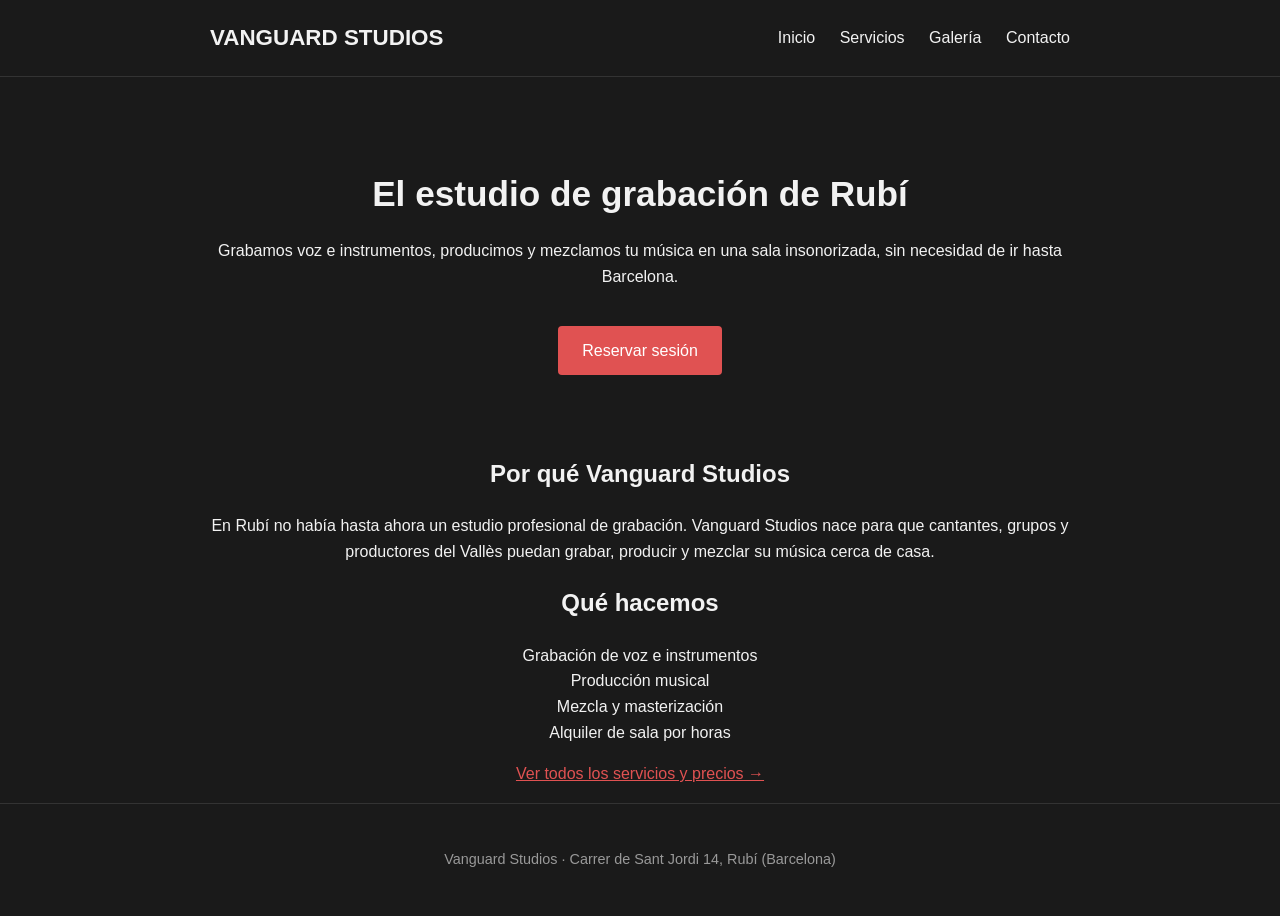
==== index.html @ 14a69e19 "Commit 1 (Finish)" ====
<!doctype html>
<html lang="es">
<head>
  <meta charset="UTF-8">
  <meta name="viewport" content="width=device-width, initial-scale=1">
  <title>Vanguard Studios | Estudio de grabación en Rubí</title>
  <meta name="description" content="Vanguard Studios es el estudio de grabación y producción musical de Rubí. Grabación de voz e instrumentos, mezcla, masterización y alquiler de sala.">
  <link rel="stylesheet" href="style.css">
</head>
<body>

  <header>
    <div class="contenedor">
      <a class="logo" href="index.html">VANGUARD STUDIOS</a>
      <nav>
        <a href="index.html">Inicio</a>
        <a href="servicios.html">Servicios</a>
        <a href="galeria.html">Galería</a>
        <a href="contacto.html">Contacto</a>
      </nav>
    </div>
  </header>

  <section class="hero">
    <div class="contenedor">
      <h1>El estudio de grabación de Rubí</h1>
      <p>Grabamos voz e instrumentos, producimos y mezclamos tu música en una sala insonorizada, sin necesidad de ir hasta Barcelona.</p>
      <a class="boton" href="contacto.html">Reservar sesión</a>
    </div>
  </section>

  <section>
    <div class="contenedor">
      <h2>Por qué Vanguard Studios</h2>
      <p>En Rubí no había hasta ahora un estudio profesional de grabación. Vanguard Studios nace para que cantantes, grupos y productores del Vallès puedan grabar, producir y mezclar su música cerca de casa.</p>
    </div>
  </section>

  <section>
    <div class="contenedor">
      <h2>Qué hacemos</h2>
      <ul class="lista-simple">
        <li>Grabación de voz e instrumentos</li>
        <li>Producción musical</li>
        <li>Mezcla y masterización</li>
        <li>Alquiler de sala por horas</li>
      </ul>
      <p><a href="servicios.html">Ver todos los servicios y precios →</a></p>
    </div>
  </section>

  <footer>
    <div class="contenedor">
      <p>Vanguard Studios · Carrer de Sant Jordi 14, Rubí (Barcelona)</p>
    </div>
  </footer>

</body>
</html>
---- style.css ----
:root {
  --color-fondo: #1a1a1a;
  --color-texto: #f2f2f2;
  --color-acento: #e05252;
  --color-borde: #333;
}

html {
  overflow-y: scroll;
}

* {
  box-sizing: border-box;
}

body {
  margin: 0;
  font-family: Arial, Helvetica, sans-serif;
  background: var(--color-fondo);
  color: var(--color-texto);
  line-height: 1.6;
}

a {
  color: var(--color-acento);
}

.contenedor {
  max-width: 900px;
  margin: 0 auto;
  padding: 0 20px;
  text-align: center;
}

section {
  text-align: center;
}

header {
  border-bottom: 1px solid var(--color-borde);
  padding: 20px 0;
}

header .contenedor {
  display: flex;
  justify-content: space-between;
  align-items: center;
  flex-wrap: wrap;
}

.logo {
  font-size: 1.4em;
  font-weight: bold;
  text-decoration: none;
  color: var(--color-texto);
}

nav a {
  margin-left: 20px;
  text-decoration: none;
  color: var(--color-texto);
}

nav a:hover {
  color: var(--color-acento);
}

.hero {
  padding: 60px 0;
  text-align: center;
}

.hero-compacto {
  padding-bottom: 0;
}

.hero h1 {
  font-size: 2.2em;
  margin-bottom: 10px;
}

.subtitulo-precios {
  color: #a0a0a0;
}

.lista-simple {
  list-style: none;
  padding: 0;
}

.boton {
  display: inline-block;
  background: var(--color-acento);
  color: #fff;
  padding: 12px 24px;
  margin-top: 20px;
  text-decoration: none;
  border-radius: 4px;
}

.servicios-lista {
  padding-top: 0;
}

.servicio {
  padding: 20px 0;
  border-bottom: 1px solid var(--color-borde);
}

.servicio h3 {
  margin-bottom: 5px;
}

.precio {
  color: var(--color-acento);
  font-weight: bold;
}

.foto-servicio {
  width: 105%;
  max-width: 500px;
  height: 300px;
  object-fit: cover;
  border-radius: 4px;
  margin-top: 20px;
}

.galeria-lista {
  padding-bottom: 60px;
}

.galeria-grid {
  display: grid;
  grid-template-columns: repeat(2, 1fr);
  gap: 15px;
}

.galeria-grid img {
  width: 100%;
  height: 320px;
  object-fit: cover;
  border-radius: 6px;
  border: 1px solid var(--color-borde);
}

@media (max-width: 700px) {
  .galeria-grid {
    grid-template-columns: 1fr;
  }
}

form {
  display: flex;
  flex-direction: column;
  max-width: 500px;
  margin: 0 auto;
}

form label {
  margin-top: 10px;
  font-size: 0.9em;
}

form input,
form textarea {
  padding: 10px;
  margin-top: 5px;
  background: #222;
  border: 1px solid var(--color-borde);
  color: var(--color-texto);
  border-radius: 4px;
  font-family: inherit;
}

footer {
  border-top: 1px solid var(--color-borde);
  padding: 30px 0;
  text-align: center;
  font-size: 0.9em;
  color: #999;
}
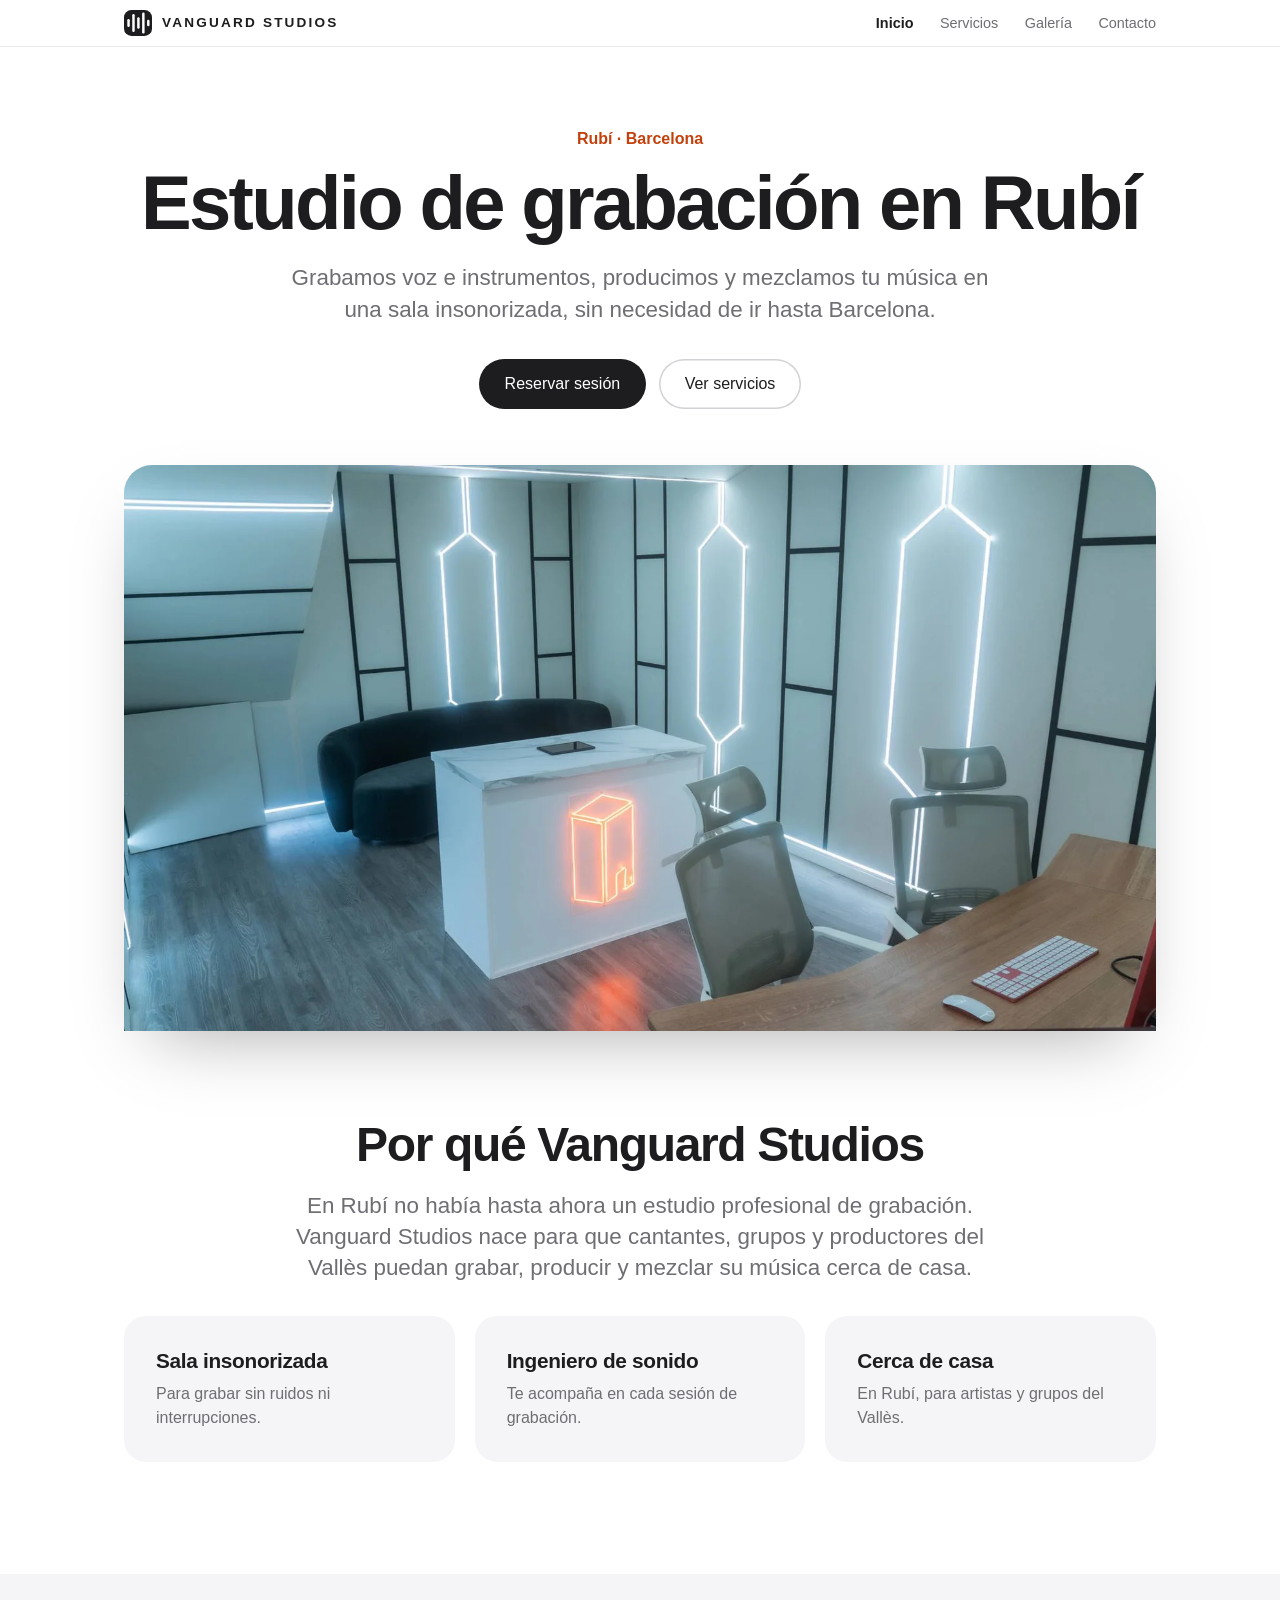
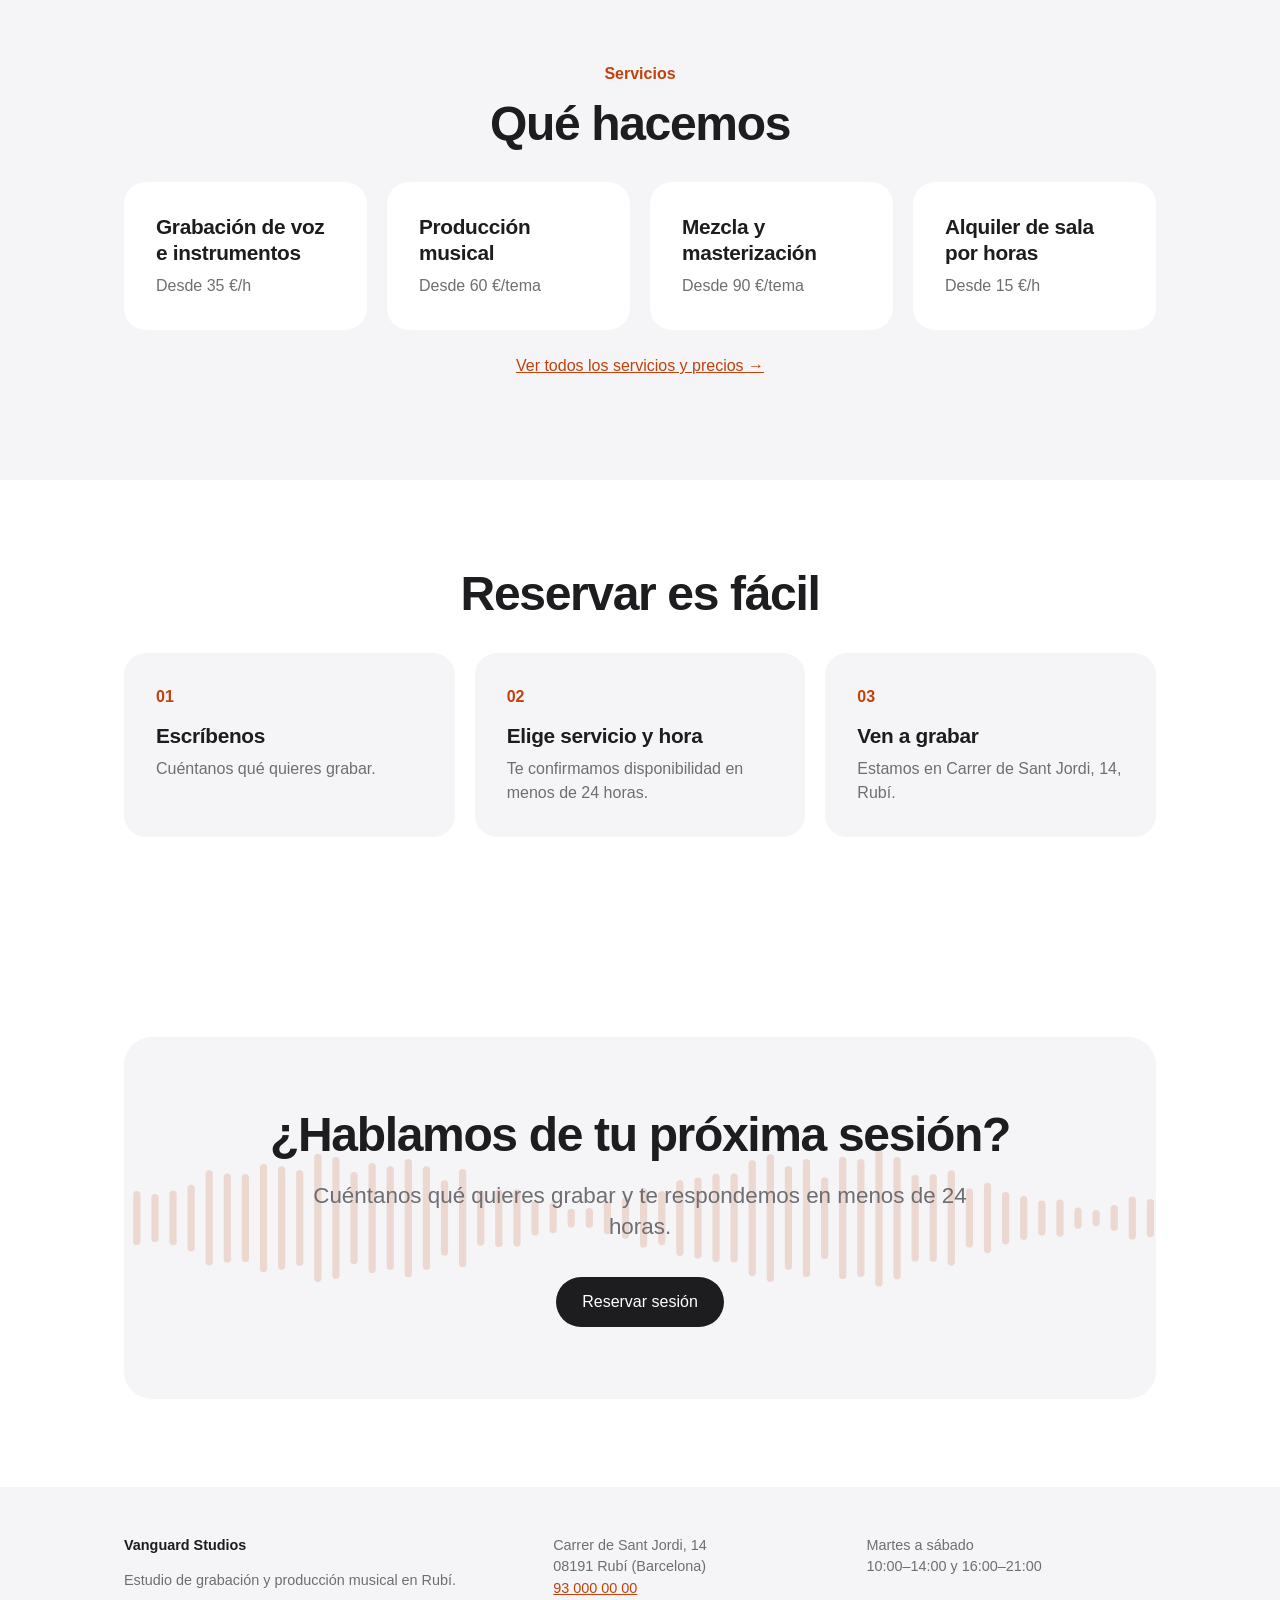
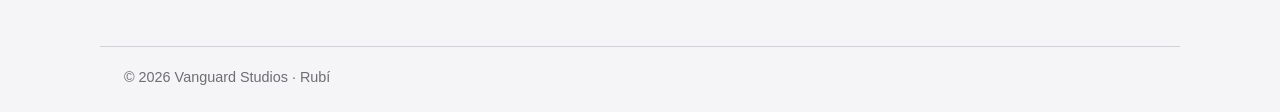
==== commit 55d1bbe3: "Commit 3 (Rediseño y mejora)" ====
--- a/index.html
+++ b/index.html
@@ -5,55 +5,102 @@
   <meta name="viewport" content="width=device-width, initial-scale=1">
   <title>Vanguard Studios | Estudio de grabación en Rubí</title>
   <meta name="description" content="Vanguard Studios es el estudio de grabación y producción musical de Rubí. Grabación de voz e instrumentos, mezcla, masterización y alquiler de sala.">
+  <link rel="canonical" href="https://xikeereee.github.io/">
+  <meta property="og:type" content="website">
+  <meta property="og:locale" content="es_ES">
+  <meta property="og:site_name" content="Vanguard Studios">
+  <meta property="og:title" content="Vanguard Studios | Estudio de grabación en Rubí">
+  <meta property="og:description" content="Vanguard Studios es el estudio de grabación y producción musical de Rubí. Grabación de voz e instrumentos, mezcla, masterización y alquiler de sala.">
+  <meta property="og:image" content="https://xikeereee.github.io/STUFF/instalaciones-estudio-korner-1.jpg">
+  <link rel="icon" href="img/favicon.svg" type="image/svg+xml">
   <link rel="stylesheet" href="style.css">
+  <script type="application/ld+json">
+  {"@context":"https://schema.org","@type":"LocalBusiness","name":"Vanguard Studios","description":"Estudio de grabación y producción musical en Rubí: grabación de voz e instrumentos, mezcla, masterización y alquiler de sala.","url":"https://xikeereee.github.io/","image":"https://xikeereee.github.io/STUFF/instalaciones-estudio-korner-1.jpg","telephone":"+34930000000","address":{"@type":"PostalAddress","streetAddress":"Carrer de Sant Jordi, 14","postalCode":"08191","addressLocality":"Rubí","addressRegion":"Barcelona","addressCountry":"ES"},"openingHoursSpecification":[{"@type":"OpeningHoursSpecification","dayOfWeek":["Tuesday","Wednesday","Thursday","Friday","Saturday"],"opens":"10:00","closes":"14:00"},{"@type":"OpeningHoursSpecification","dayOfWeek":["Tuesday","Wednesday","Thursday","Friday","Saturday"],"opens":"16:00","closes":"21:00"}]}
+  </script>
 </head>
 <body>
-
+  <a class="salto" href="#contenido">Saltar al contenido</a>
   <header>
     <div class="contenedor">
-      <a class="logo" href="index.html">VANGUARD STUDIOS</a>
-      <nav>
-        <a href="index.html">Inicio</a>
+      <a class="logo" href="index.html"><img src="img/logo.svg" width="28" height="26" alt="">VANGUARD STUDIOS</a>
+      <nav aria-label="Principal">
+        <a href="index.html" aria-current="page">Inicio</a>
         <a href="servicios.html">Servicios</a>
         <a href="galeria.html">Galería</a>
         <a href="contacto.html">Contacto</a>
       </nav>
     </div>
   </header>
+  <main id="contenido">
+    <section class="hero">
+      <div class="contenedor">
+        <p class="eyebrow">Rubí · Barcelona</p>
+        <h1>Estudio de grabación en Rubí</h1>
+        <p class="lead">Grabamos voz e instrumentos, producimos y mezclamos tu música en una sala insonorizada, sin necesidad de ir hasta Barcelona.</p>
+        <p><a class="boton" href="contacto.html">Reservar sesión</a> <a class="boton claro" href="servicios.html">Ver servicios</a></p>
+        <div class="hero-img"><img src="STUFF/instalaciones-estudio-korner-1.jpg" width="1600" height="877" fetchpriority="high" alt="Recepción de Vanguard Studios, estudio de grabación en Rubí, con paneles de luz LED y sofá"></div>
+      </div>
+    </section>
 
-  <section class="hero">
-    <div class="contenedor">
-      <h1>El estudio de grabación de Rubí</h1>
-      <p>Grabamos voz e instrumentos, producimos y mezclamos tu música en una sala insonorizada, sin necesidad de ir hasta Barcelona.</p>
-      <a class="boton" href="contacto.html">Reservar sesión</a>
+    <section>
+      <div class="contenedor centro">
+        <h2>Por qué Vanguard Studios</h2>
+        <p class="lead">En Rubí no había hasta ahora un estudio profesional de grabación. Vanguard Studios nace para que cantantes, grupos y productores del Vallès puedan grabar, producir y mezclar su música cerca de casa.</p>
+        <div class="grid">
+          <div class="card"><h3>Sala insonorizada</h3><p>Para grabar sin ruidos ni interrupciones.</p></div>
+          <div class="card"><h3>Ingeniero de sonido</h3><p>Te acompaña en cada sesión de grabación.</p></div>
+          <div class="card"><h3>Cerca de casa</h3><p>En Rubí, para artistas y grupos del Vallès.</p></div>
+        </div>
+      </div>
+    </section>
+
+    <section class="gris">
+      <div class="contenedor centro">
+        <p class="eyebrow">Servicios</p>
+        <h2>Qué hacemos</h2>
+        <div class="grid grid-4">
+          <a class="card enlace" href="servicios.html"><h3>Grabación de voz e instrumentos</h3><p>Desde 35 €/h</p></a>
+          <a class="card enlace" href="servicios.html"><h3>Producción musical</h3><p>Desde 60 €/tema</p></a>
+          <a class="card enlace" href="servicios.html"><h3>Mezcla y masterización</h3><p>Desde 90 €/tema</p></a>
+          <a class="card enlace" href="servicios.html"><h3>Alquiler de sala por horas</h3><p>Desde 15 €/h</p></a>
+        </div>
+        <p><a href="servicios.html">Ver todos los servicios y precios →</a></p>
+      </div>
+    </section>
+
+    <section>
+      <div class="contenedor centro">
+        <h2>Reservar es fácil</h2>
+        <div class="grid">
+          <div class="card"><p class="num">01</p><h3>Escríbenos</h3><p>Cuéntanos qué quieres grabar.</p></div>
+          <div class="card"><p class="num">02</p><h3>Elige servicio y hora</h3><p>Te confirmamos disponibilidad en menos de 24 horas.</p></div>
+          <div class="card"><p class="num">03</p><h3>Ven a grabar</h3><p>Estamos en Carrer de Sant Jordi, 14, Rubí.</p></div>
+        </div>
+      </div>
+    </section>
+    <section>
+      <div class="contenedor">
+        <div class="cta">
+          <h2>¿Hablamos de tu próxima sesión?</h2>
+          <p class="lead">Cuéntanos qué quieres grabar y te respondemos en menos de 24 horas.</p>
+          <a class="boton" href="contacto.html">Reservar sesión</a>
+        </div>
+      </div>
+    </section>
+  </main>
+  <footer>
+    <div class="contenedor pie">
+      <div>
+        <p class="pie-titulo">Vanguard Studios</p>
+        <p>Estudio de grabación y producción musical en Rubí.</p>
+      </div>
+      <address>
+        Carrer de Sant Jordi, 14<br>08191 Rubí (Barcelona)<br>
+        <a href="tel:+34930000000">93 000 00 00</a>
+      </address>
+      <p>Martes a sábado<br>10:00–14:00 y 16:00–21:00</p>
     </div>
-  </section>
-
-  <section>
-    <div class="contenedor">
-      <h2>Por qué Vanguard Studios</h2>
-      <p>En Rubí no había hasta ahora un estudio profesional de grabación. Vanguard Studios nace para que cantantes, grupos y productores del Vallès puedan grabar, producir y mezclar su música cerca de casa.</p>
-    </div>
-  </section>
-
-  <section>
-    <div class="contenedor">
-      <h2>Qué hacemos</h2>
-      <ul class="lista-simple">
-        <li>Grabación de voz e instrumentos</li>
-        <li>Producción musical</li>
-        <li>Mezcla y masterización</li>
-        <li>Alquiler de sala por horas</li>
-      </ul>
-      <p><a href="servicios.html">Ver todos los servicios y precios →</a></p>
-    </div>
-  </section>
-
-  <footer>
-    <div class="contenedor">
-      <p>Vanguard Studios · Carrer de Sant Jordi 14, Rubí (Barcelona)</p>
-    </div>
+    <p class="copy">© 2026 Vanguard Studios · Rubí</p>
   </footer>
-
 </body>
 </html>
--- a/style.css
+++ b/style.css
@@ -1,181 +1,143 @@
 :root {
-  --color-fondo: #1a1a1a;
-  --color-texto: #f2f2f2;
-  --color-acento: #e05252;
-  --color-borde: #333;
+  --fondo: #ffffff;
+  --texto: #1d1d1f;
+  --suave: #6e6e73;
+  --gris: #f5f5f7;
+  --borde: #d2d2d7;
+  --acento: #c2410c;
+  --radio: 22px;
 }
 
-html {
-  overflow-y: scroll;
-}
+* { box-sizing: border-box; }
 
-* {
-  box-sizing: border-box;
-}
+html { overflow-y: scroll; }
 
 body {
   margin: 0;
-  font-family: Arial, Helvetica, sans-serif;
-  background: var(--color-fondo);
-  color: var(--color-texto);
-  line-height: 1.6;
+  font-family: -apple-system, BlinkMacSystemFont, "SF Pro Display", "Segoe UI", Roboto, Helvetica, Arial, sans-serif;
+  background: var(--fondo);
+  color: var(--texto);
+  line-height: 1.5;
+  -webkit-font-smoothing: antialiased;
 }
 
-a {
-  color: var(--color-acento);
+img { display: block; max-width: 100%; height: auto; }
+a { color: var(--acento); }
+a:focus-visible, button:focus-visible, input:focus-visible, select:focus-visible, textarea:focus-visible {
+  outline: 3px solid var(--acento);
+  outline-offset: 3px;
 }
 
-.contenedor {
-  max-width: 900px;
-  margin: 0 auto;
-  padding: 0 20px;
-  text-align: center;
+.contenedor { max-width: 1080px; margin: 0 auto; padding: 0 24px; }
+.centro { text-align: center; }
+
+.salto { position: absolute; left: -999px; top: 0; }
+.salto:focus { left: 16px; top: 16px; z-index: 30; background: var(--texto); color: #fff; padding: 10px 18px; border-radius: 99px; }
+
+/* Cabecera */
+header {
+  position: sticky; top: 0; z-index: 20;
+  background: rgba(255, 255, 255, 0.82);
+  -webkit-backdrop-filter: saturate(180%) blur(20px);
+  backdrop-filter: saturate(180%) blur(20px);
+  border-bottom: 1px solid rgba(0, 0, 0, 0.08);
+}
+header .contenedor {
+  display: flex; justify-content: space-between; align-items: center;
+  flex-wrap: wrap; gap: 6px 24px; padding-top: 10px; padding-bottom: 10px;
+}
+.logo {
+  display: flex; align-items: center; gap: 10px;
+  font-size: 0.85rem; font-weight: 600; letter-spacing: 0.16em;
+  color: var(--texto); text-decoration: none;
+}
+nav a { margin-left: 22px; font-size: 0.9rem; color: var(--suave); text-decoration: none; }
+nav a:hover { color: var(--texto); }
+nav a[aria-current] { color: var(--texto); font-weight: 600; }
+
+/* Tipografía */
+h1 { font-size: clamp(2.5rem, 7vw, 4.75rem); line-height: 1.04; letter-spacing: -0.035em; font-weight: 700; margin: 0 0 20px; }
+h2 { font-size: clamp(1.9rem, 4.5vw, 3rem); line-height: 1.1; letter-spacing: -0.028em; font-weight: 700; margin: 0 0 18px; }
+h3, .h3 { font-size: 1.3rem; line-height: 1.25; letter-spacing: -0.015em; font-weight: 600; margin: 0 0 8px; }
+p { margin: 0 0 14px; }
+.eyebrow { color: var(--acento); font-weight: 600; font-size: 1rem; margin-bottom: 12px; }
+.lead { font-size: clamp(1.1rem, 2.2vw, 1.4rem); line-height: 1.4; color: var(--suave); max-width: 700px; margin: 0 auto 28px; }
+
+/* Secciones */
+section { padding: 88px 0; }
+.sin-arriba { padding-top: 0; }
+.gris { background: var(--gris); }
+.hero { padding: 80px 0 56px; text-align: center; }
+.hero:has(.hero-img) { padding-bottom: 0; }
+
+.boton {
+  display: inline-block; margin: 6px 4px 0; padding: 13px 26px;
+  background: var(--texto); color: #fff; border: 0; border-radius: 99px;
+  font: inherit; font-weight: 500; text-decoration: none; cursor: pointer;
+}
+.boton:hover { background: #000; }
+.boton.claro { background: transparent; color: var(--texto); box-shadow: inset 0 0 0 1.5px var(--borde); }
+.boton.claro:hover { box-shadow: inset 0 0 0 1.5px var(--texto); }
+
+.hero-img { margin-top: 56px; border-radius: 28px 28px 0 0; overflow: hidden; box-shadow: 0 30px 70px -30px rgba(0, 0, 0, 0.35); }
+.hero-img img { width: 100%; }
+
+/* Tarjetas */
+.grid { display: grid; gap: 20px; grid-template-columns: repeat(auto-fit, minmax(230px, 1fr)); margin: 32px 0 24px; }
+.grid-2 { grid-template-columns: repeat(2, 1fr); margin-top: 0; }
+.card { background: var(--gris); border-radius: var(--radio); padding: 32px; text-align: left; }
+.gris .card { background: #fff; }
+.card p:last-child { margin-bottom: 0; }
+.card p { color: var(--suave); }
+.enlace { color: var(--texto); text-decoration: none; }
+.enlace:hover { box-shadow: inset 0 0 0 1.5px var(--texto); }
+.num { color: var(--acento) !important; font-weight: 600; }
+.precio { color: var(--acento) !important; font-weight: 600; font-size: 1.15rem; margin-top: 18px; }
+
+/* Preguntas frecuentes */
+.faq { max-width: 760px; margin: 32px auto 0; }
+.faq h3 { margin-top: 28px; }
+.faq p { color: var(--suave); }
+
+/* Llamada a la acción */
+.cta {
+  text-align: center; padding: 72px 24px; border-radius: 28px;
+  background: var(--gris) url("img/onda.svg") center / cover no-repeat;
 }
 
-section {
-  text-align: center;
+/* Galería */
+.galeria-grid { display: grid; grid-template-columns: repeat(3, 1fr); grid-auto-rows: 380px; gap: 16px; }
+.galeria-grid figure { position: relative; margin: 0; overflow: hidden; border-radius: var(--radio); background: var(--gris); }
+.galeria-grid .ancha { grid-column: span 2; }
+.galeria-grid img { width: 100%; height: 100%; object-fit: cover; }
+figcaption {
+  position: absolute; left: 14px; bottom: 14px; padding: 6px 14px; border-radius: 99px;
+  background: rgba(255, 255, 255, 0.85); font-size: 0.85rem; font-weight: 500;
+  -webkit-backdrop-filter: blur(12px); backdrop-filter: blur(12px);
 }
 
-header {
-  border-bottom: 1px solid var(--color-borde);
-  padding: 20px 0;
+/* Contacto */
+.contacto-grid { display: grid; grid-template-columns: 1.2fr 1fr; gap: 20px; align-items: start; }
+form label { display: block; margin: 18px 0 6px; font-size: 0.9rem; font-weight: 500; }
+form input, form select, form textarea {
+  width: 100%; padding: 14px 16px; background: #fff; color: var(--texto);
+  border: 1px solid var(--borde); border-radius: 14px; font: inherit;
 }
+form .boton { margin: 24px 0 0; }
+address { font-style: normal; margin-bottom: 14px; }
 
-header .contenedor {
-  display: flex;
-  justify-content: space-between;
-  align-items: center;
-  flex-wrap: wrap;
+/* Pie */
+footer { background: var(--gris); padding: 48px 0 24px; font-size: 0.9rem; color: var(--suave); }
+.pie { display: grid; grid-template-columns: 1.4fr 1fr 1fr; gap: 24px; }
+.pie-titulo { color: var(--texto); font-weight: 600; }
+.copy { max-width: 1080px; margin: 32px auto 0; padding: 20px 24px 0; border-top: 1px solid var(--borde); }
+
+@media (max-width: 760px) {
+  section { padding: 56px 0; }
+  .hero { padding: 48px 0 40px; }
+  nav a:first-child { margin-left: 0; }
+  .grid-2, .contacto-grid, .pie { grid-template-columns: 1fr; }
+  .galeria-grid { grid-template-columns: 1fr; grid-auto-rows: 260px; }
+  .galeria-grid .ancha { grid-column: auto; }
+  .card { padding: 24px; }
 }
-
-.logo {
-  font-size: 1.4em;
-  font-weight: bold;
-  text-decoration: none;
-  color: var(--color-texto);
-}
-
-nav a {
-  margin-left: 20px;
-  text-decoration: none;
-  color: var(--color-texto);
-}
-
-nav a:hover {
-  color: var(--color-acento);
-}
-
-.hero {
-  padding: 60px 0;
-  text-align: center;
-}
-
-.hero-compacto {
-  padding-bottom: 0;
-}
-
-.hero h1 {
-  font-size: 2.2em;
-  margin-bottom: 10px;
-}
-
-.subtitulo-precios {
-  color: #a0a0a0;
-}
-
-.lista-simple {
-  list-style: none;
-  padding: 0;
-}
-
-.boton {
-  display: inline-block;
-  background: var(--color-acento);
-  color: #fff;
-  padding: 12px 24px;
-  margin-top: 20px;
-  text-decoration: none;
-  border-radius: 4px;
-}
-
-.servicios-lista {
-  padding-top: 0;
-}
-
-.servicio {
-  padding: 20px 0;
-  border-bottom: 1px solid var(--color-borde);
-}
-
-.servicio h3 {
-  margin-bottom: 5px;
-}
-
-.precio {
-  color: var(--color-acento);
-  font-weight: bold;
-}
-
-.foto-servicio {
-  width: 105%;
-  max-width: 500px;
-  height: 300px;
-  object-fit: cover;
-  border-radius: 4px;
-  margin-top: 20px;
-}
-
-.galeria-lista {
-  padding-bottom: 60px;
-}
-
-.galeria-grid {
-  display: grid;
-  grid-template-columns: repeat(2, 1fr);
-  gap: 15px;
-}
-
-.galeria-grid img {
-  width: 100%;
-  height: 320px;
-  object-fit: cover;
-  border-radius: 6px;
-  border: 1px solid var(--color-borde);
-}
-
-@media (max-width: 700px) {
-  .galeria-grid {
-    grid-template-columns: 1fr;
-  }
-}
-
-form {
-  display: flex;
-  flex-direction: column;
-  max-width: 500px;
-  margin: 0 auto;
-}
-
-form label {
-  margin-top: 10px;
-  font-size: 0.9em;
-}
-
-form input,
-form textarea {
-  padding: 10px;
-  margin-top: 5px;
-  background: #222;
-  border: 1px solid var(--color-borde);
-  color: var(--color-texto);
-  border-radius: 4px;
-  font-family: inherit;
-}
-
-footer {
-  border-top: 1px solid var(--color-borde);
-  padding: 30px 0;
-  text-align: center;
-  font-size: 0.9em;
-  color: #999;
-}
